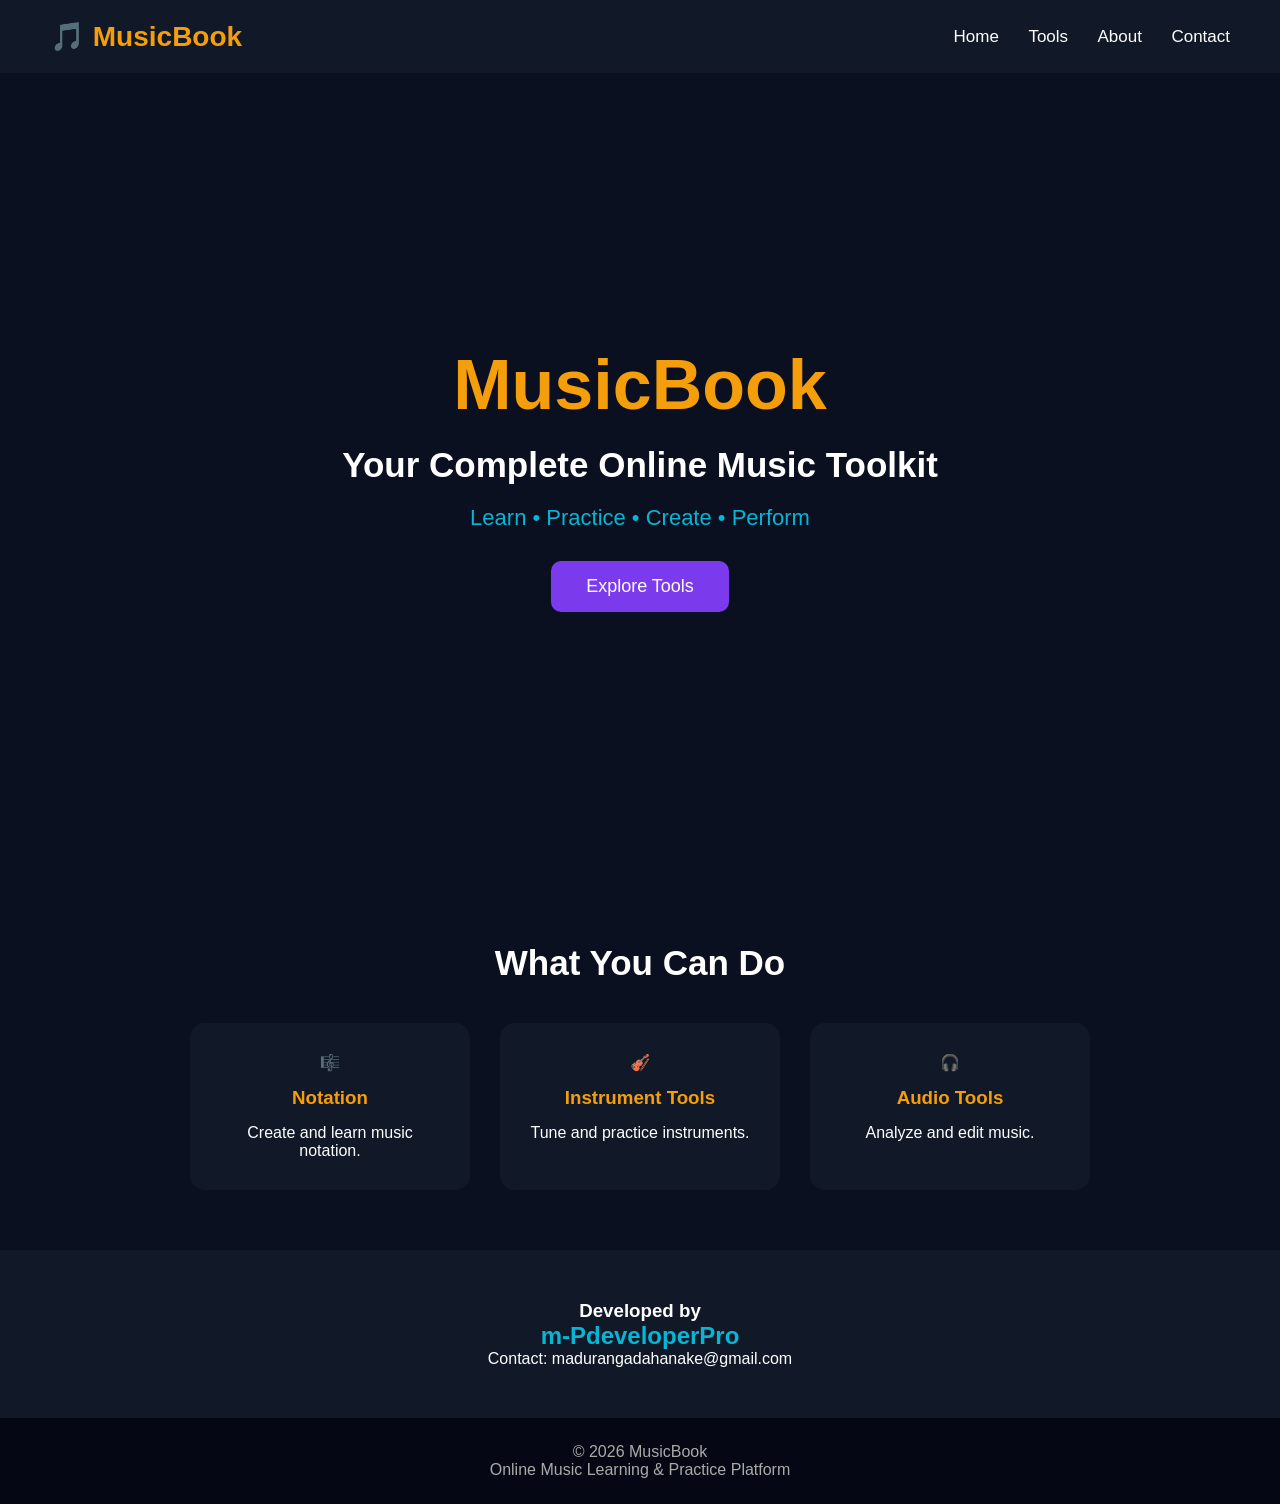
==== index.html @ d340926f "v0" ====
<!DOCTYPE html>
<html lang="en">

<head>

    <meta charset="UTF-8">
    <meta name="viewport" content="width=device-width, initial-scale=1.0">

    <title>MusicBook | Online Music Toolkit</title>

    <link rel="stylesheet" href="css/style.css">
    <link rel="stylesheet" href="css/animation.css">

</head>


<body>


<!-- Navigation Bar -->

<header class="navbar">

    <div class="logo">

        🎵 MusicBook

    </div>


    <nav>

        <a href="index.html">Home</a>

        <a href="pages/tools.html">Tools</a>

        <a href="pages/about.html">About</a>

        <a href="pages/contact.html">Contact</a>

    </nav>


</header>




<!-- Hero Section -->

<section class="hero">


    <div class="hero-content">


        <h1>
            MusicBook
        </h1>


        <h2>
            Your Complete Online Music Toolkit
        </h2>



        <p>

            Learn • Practice • Create • Perform

        </p>



        <button onclick="openTools()">

            Explore Tools

        </button>


    </div>



</section>





<!-- Features Section -->

<section class="features">


<h2>
    What You Can Do
</h2>



<div class="feature-container">


<div class="feature-card">

🎼

<h3>
Notation
</h3>

<p>
Create and learn music notation.
</p>

</div>




<div class="feature-card">

🎻

<h3>
Instrument Tools
</h3>

<p>
Tune and practice instruments.
</p>

</div>




<div class="feature-card">

🎧

<h3>
Audio Tools
</h3>

<p>
Analyze and edit music.
</p>

</div>


</div>


</section>






<!-- Developer Section -->

<section class="developer">


<h3>
Developed by
</h3>


<h2>
m-PdeveloperPro
</h2>


<p>
Contact:
madurangadahanake@gmail.com
</p>


</section>





<!-- Footer -->

<footer>


<p>
© 2026 MusicBook
</p>


<p>
Online Music Learning & Practice Platform
</p>


</footer>





<script src="js/main.js"></script>


</body>


</html>
---- css/style.css ----
/* 
MusicBook v1.0.0
Main Website Style
*/


*{

    margin:0;
    padding:0;
    box-sizing:border-box;

}



body{

    background:#0B1020;

    color:white;

    font-family:Arial, Helvetica, sans-serif;

}



/* Navigation */


.navbar{

    width:100%;

    padding:20px 50px;

    display:flex;

    justify-content:space-between;

    align-items:center;

    background:#111827;

}



.logo{

    font-size:28px;

    font-weight:bold;

    color:#F59E0B;

}



nav a{

    color:white;

    text-decoration:none;

    margin-left:25px;

    font-size:17px;

}



nav a:hover{

    color:#06B6D4;

}





/* Hero Section */


.hero{

    min-height:90vh;

    display:flex;

    justify-content:center;

    align-items:center;

    text-align:center;

    background:

    linear-gradient(
    rgba(11,16,32,0.8),
    rgba(11,16,32,0.9)
    );

}




.hero h1{

    font-size:70px;

    color:#F59E0B;

}



.hero h2{

    font-size:35px;

    margin:20px;

}



.hero p{

    font-size:22px;

    color:#06B6D4;

    margin-bottom:30px;

}




button{

    padding:15px 35px;

    background:#7C3AED;

    color:white;

    border:none;

    border-radius:10px;

    font-size:18px;

    cursor:pointer;

}



button:hover{

    background:#06B6D4;

}




/* Features */


.features{

    padding:60px 20px;

    text-align:center;

}



.features h2{

    font-size:35px;

    margin-bottom:40px;

}




.feature-container{

    display:flex;

    justify-content:center;

    gap:30px;

    flex-wrap:wrap;

}




.feature-card{

    background:#111827;

    width:280px;

    padding:30px;

    border-radius:15px;

    transition:0.3s;

}



.feature-card:hover{

    transform:translateY(-10px);

    box-shadow:0 0 20px #7C3AED;

}



.feature-card h3{

    margin:15px;

    color:#F59E0B;

}




/* Developer */


.developer{

    text-align:center;

    padding:50px;

    background:#111827;

}



.developer h2{

    color:#06B6D4;

}





/* Footer */


footer{

    text-align:center;

    padding:25px;

    background:#050814;

    color:#aaa;

}





/* Mobile Responsive */


@media(max-width:768px){


.navbar{

    flex-direction:column;

}


nav{

    margin-top:20px;

}


.hero h1{

    font-size:45px;

}



.hero h2{

    font-size:25px;

}


}
---- css/animation.css ----
/*
MusicBook v1.0.0
Animation Effects
*/


.hero-content{

    animation:fadeIn 2s ease;

}



.feature-card{

    animation:slideUp 1s ease;

}





@keyframes fadeIn{


from{

opacity:0;

transform:translateY(30px);

}


to{

opacity:1;

transform:translateY(0);

}


}





@keyframes slideUp{


from{

opacity:0;

transform:translateY(50px);

}


to{

opacity:1;

transform:translateY(0);

}


}
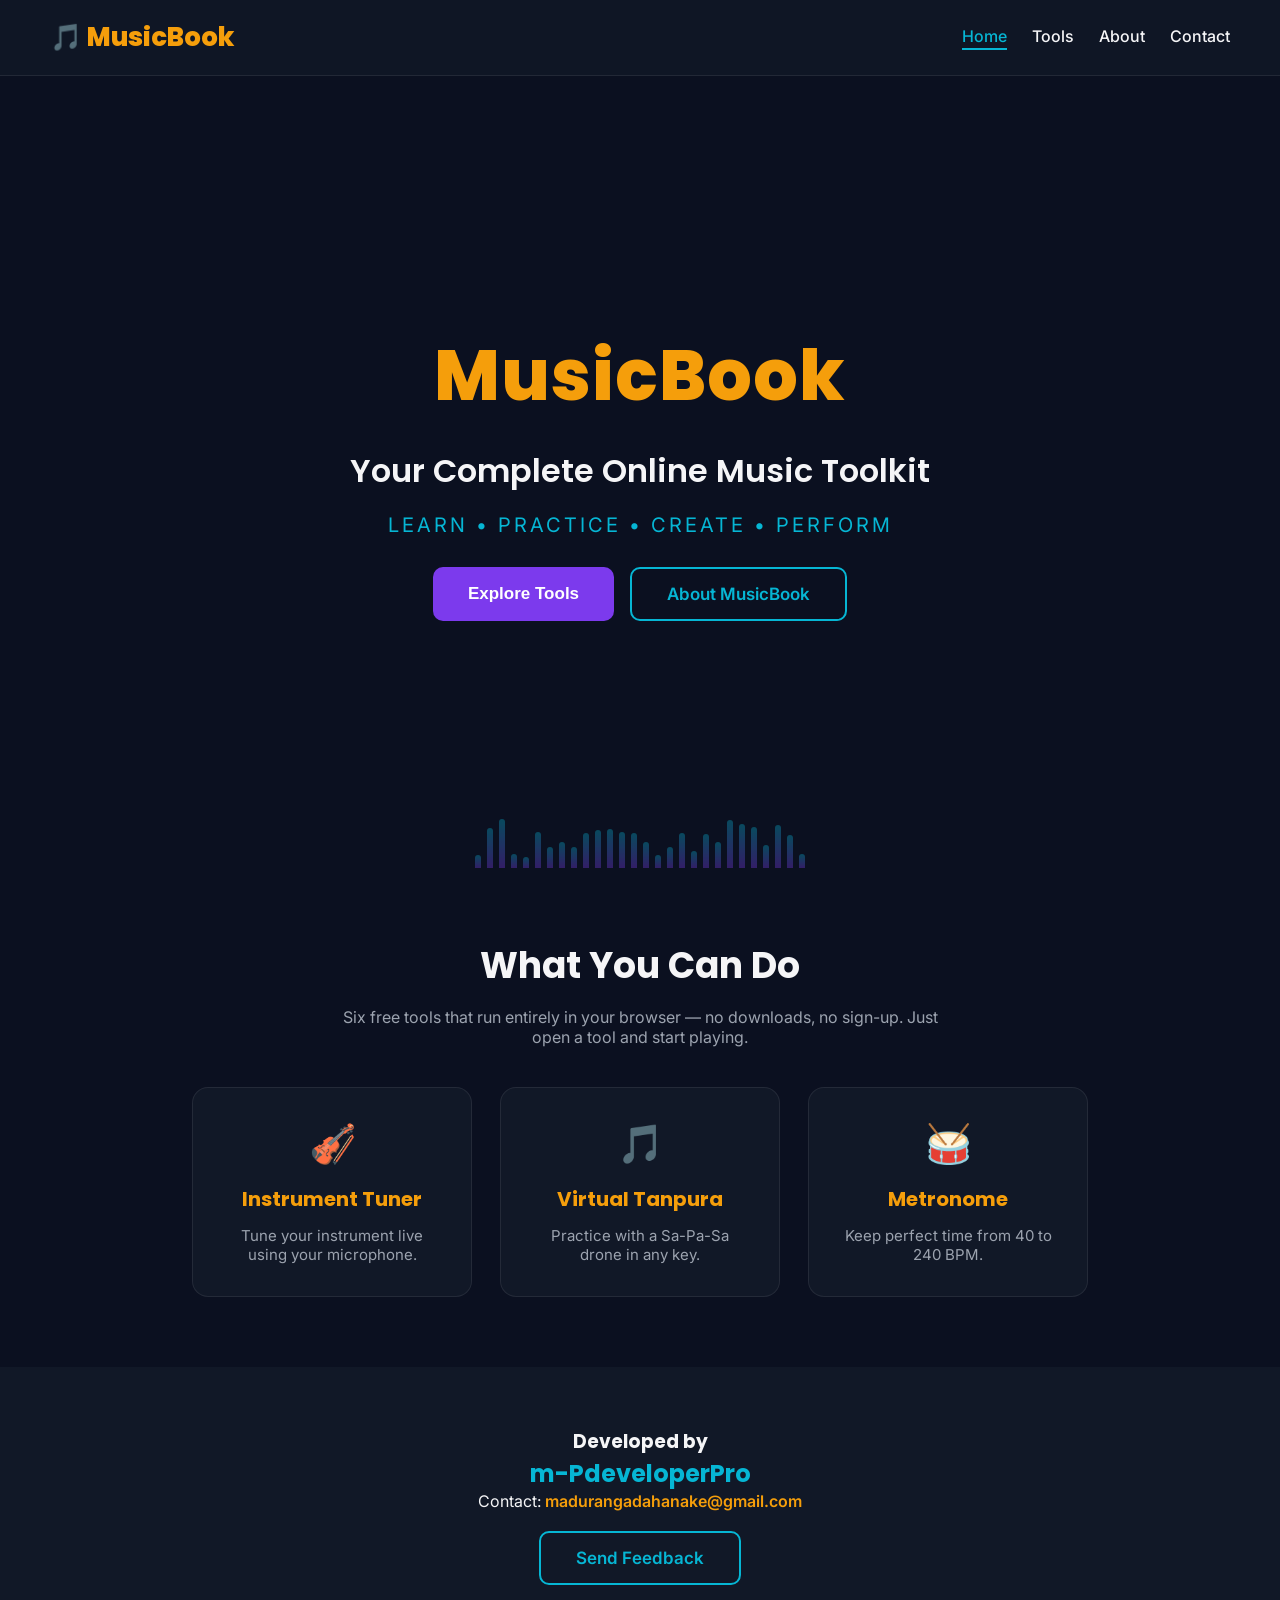
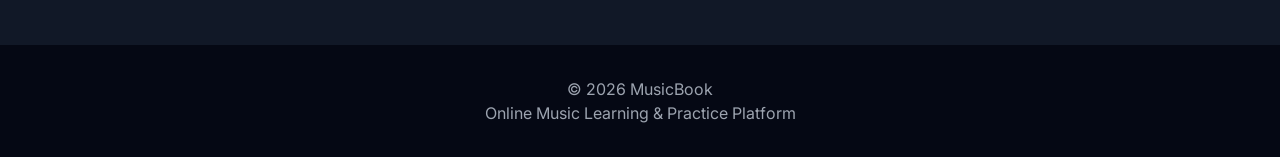
==== commit 63a1cea4: "v0.1" ====
--- a/index.html
+++ b/index.html
@@ -1,220 +1,241 @@
-<!DOCTYPE html>
-<html lang="en">
-
-<head>
-
-    <meta charset="UTF-8">
-    <meta name="viewport" content="width=device-width, initial-scale=1.0">
-
-    <title>MusicBook | Online Music Toolkit</title>
-
-    <link rel="stylesheet" href="css/style.css">
-    <link rel="stylesheet" href="css/animation.css">
-
-</head>
-
-
-<body>
-
-
-<!-- Navigation Bar -->
-
-<header class="navbar">
-
-    <div class="logo">
-
-        🎵 MusicBook
-
-    </div>
-
-
-    <nav>
-
-        <a href="index.html">Home</a>
-
-        <a href="pages/tools.html">Tools</a>
-
-        <a href="pages/about.html">About</a>
-
-        <a href="pages/contact.html">Contact</a>
-
-    </nav>
-
-
-</header>
-
-
-
-
-<!-- Hero Section -->
-
-<section class="hero">
-
-
-    <div class="hero-content">
-
-
-        <h1>
-            MusicBook
-        </h1>
-
-
-        <h2>
-            Your Complete Online Music Toolkit
-        </h2>
-
-
-
-        <p>
-
-            Learn • Practice • Create • Perform
-
-        </p>
-
-
-
-        <button onclick="openTools()">
-
-            Explore Tools
-
-        </button>
-
-
-    </div>
-
-
-
-</section>
-
-
-
-
-
-<!-- Features Section -->
-
-<section class="features">
-
-
-<h2>
-    What You Can Do
-</h2>
-
-
-
-<div class="feature-container">
-
-
-<div class="feature-card">
-
-🎼
-
-<h3>
-Notation
-</h3>
-
-<p>
-Create and learn music notation.
-</p>
-
-</div>
-
-
-
-
-<div class="feature-card">
-
-🎻
-
-<h3>
-Instrument Tools
-</h3>
-
-<p>
-Tune and practice instruments.
-</p>
-
-</div>
-
-
-
-
-<div class="feature-card">
-
-🎧
-
-<h3>
-Audio Tools
-</h3>
-
-<p>
-Analyze and edit music.
-</p>
-
-</div>
-
-
-</div>
-
-
-</section>
-
-
-
-
-
-
-<!-- Developer Section -->
-
-<section class="developer">
-
-
-<h3>
-Developed by
-</h3>
-
-
-<h2>
-m-PdeveloperPro
-</h2>
-
-
-<p>
-Contact:
-madurangadahanake@gmail.com
-</p>
-
-
-</section>
-
-
-
-
-
-<!-- Footer -->
-
-<footer>
-
-
-<p>
-© 2026 MusicBook
-</p>
-
-
-<p>
-Online Music Learning & Practice Platform
-</p>
-
-
-</footer>
-
-
-
-
-
-<script src="js/main.js"></script>
-
-
-</body>
-
-
-</html>+<!DOCTYPE html>
+<html lang="en">
+
+<head>
+
+    <meta charset="UTF-8">
+    <meta name="viewport" content="width=device-width, initial-scale=1.0">
+    <meta name="description" content="MusicBook is a free online music toolkit — tuner, metronome, tanpura, tabla, chord dictionary and BPM finder.">
+
+    <title>MusicBook | Online Music Toolkit</title>
+
+    <link rel="stylesheet" href="css/style.css">
+    <link rel="stylesheet" href="css/animation.css">
+
+</head>
+
+
+<body data-root="">
+
+<a class="skip-link" href="#main">Skip to content</a>
+
+<!-- Navigation Bar -->
+
+<header class="navbar">
+
+    <div class="logo">
+
+        🎵 MusicBook
+
+    </div>
+
+    <button class="nav-toggle" aria-label="Toggle navigation">☰</button>
+
+    <nav>
+
+        <a href="index.html">Home</a>
+
+        <a href="pages/tools.html">Tools</a>
+
+        <a href="pages/about.html">About</a>
+
+        <a href="pages/contact.html">Contact</a>
+
+    </nav>
+
+
+</header>
+
+
+
+<main id="main">
+
+<!-- Hero Section -->
+
+<section class="hero">
+
+    <div class="eq-bars"></div>
+
+    <div class="hero-content">
+
+
+        <h1>
+            MusicBook
+        </h1>
+
+
+        <h2>
+            Your Complete Online Music Toolkit
+        </h2>
+
+
+
+        <p>
+
+            Learn • Practice • Create • Perform
+
+        </p>
+
+
+        <div class="btn-row">
+
+            <button onclick="openTools()">
+
+                Explore Tools
+
+            </button>
+
+            <a class="btn btn-outline" href="pages/about.html">About MusicBook</a>
+
+        </div>
+
+
+    </div>
+
+
+
+</section>
+
+
+
+
+<!-- Features Section -->
+
+<section class="features">
+
+
+<h2>
+    What You Can Do
+</h2>
+
+<p class="section-subtitle">
+    Six free tools that run entirely in your browser — no downloads, no
+    sign-up. Just open a tool and start playing.
+</p>
+
+
+
+<div class="feature-container">
+
+
+<a class="feature-card" href="tools/tuner.html">
+
+<div class="emoji">🎻</div>
+
+<h3>
+Instrument Tuner
+</h3>
+
+<p>
+Tune your instrument live using your microphone.
+</p>
+
+</a>
+
+
+
+
+<a class="feature-card" href="tools/tanpura.html">
+
+<div class="emoji">🎵</div>
+
+<h3>
+Virtual Tanpura
+</h3>
+
+<p>
+Practice with a Sa-Pa-Sa drone in any key.
+</p>
+
+</a>
+
+
+
+
+<a class="feature-card" href="tools/metronome.html">
+
+<div class="emoji">🥁</div>
+
+<h3>
+Metronome
+</h3>
+
+<p>
+Keep perfect time from 40 to 240 BPM.
+</p>
+
+</a>
+
+
+</div>
+
+
+</section>
+
+
+
+
+
+
+<!-- Developer Section -->
+
+<section class="developer">
+
+
+<h3>
+Developed by
+</h3>
+
+
+<h2>
+m-PdeveloperPro
+</h2>
+
+
+<p>
+Contact: <span class="contact-email">madurangadahanake@gmail.com</span>
+</p>
+
+
+<div class="btn-row">
+
+<a class="btn btn-outline" href="pages/contact.html">Send Feedback</a>
+
+</div>
+
+
+</section>
+
+
+</main>
+
+
+
+<!-- Footer -->
+
+<footer>
+
+
+<p>
+© 2026 MusicBook
+</p>
+
+
+<p>
+Online Music Learning & Practice Platform
+</p>
+
+
+</footer>
+
+
+
+
+
+<script src="js/main.js"></script>
+
+
+</body>
+
+
+</html>
--- a/css/style.css
+++ b/css/style.css
@@ -1,330 +1,1169 @@
-/* 
-MusicBook v1.0.0
-Main Website Style
-*/
-
-
-*{
-
-    margin:0;
-    padding:0;
-    box-sizing:border-box;
-
-}
-
-
-
-body{
-
-    background:#0B1020;
-
-    color:white;
-
-    font-family:Arial, Helvetica, sans-serif;
-
-}
-
-
-
-/* Navigation */
-
-
-.navbar{
-
-    width:100%;
-
-    padding:20px 50px;
-
-    display:flex;
-
-    justify-content:space-between;
-
-    align-items:center;
-
-    background:#111827;
-
-}
-
-
-
-.logo{
-
-    font-size:28px;
-
-    font-weight:bold;
-
-    color:#F59E0B;
-
-}
-
-
-
-nav a{
-
-    color:white;
-
-    text-decoration:none;
-
-    margin-left:25px;
-
-    font-size:17px;
-
-}
-
-
-
-nav a:hover{
-
-    color:#06B6D4;
-
-}
-
-
-
-
-
-/* Hero Section */
-
-
-.hero{
-
-    min-height:90vh;
-
-    display:flex;
-
-    justify-content:center;
-
-    align-items:center;
-
-    text-align:center;
-
-    background:
-
-    linear-gradient(
-    rgba(11,16,32,0.8),
-    rgba(11,16,32,0.9)
-    );
-
-}
-
-
-
-
-.hero h1{
-
-    font-size:70px;
-
-    color:#F59E0B;
-
-}
-
-
-
-.hero h2{
-
-    font-size:35px;
-
-    margin:20px;
-
-}
-
-
-
-.hero p{
-
-    font-size:22px;
-
-    color:#06B6D4;
-
-    margin-bottom:30px;
-
-}
-
-
-
-
-button{
-
-    padding:15px 35px;
-
-    background:#7C3AED;
-
-    color:white;
-
-    border:none;
-
-    border-radius:10px;
-
-    font-size:18px;
-
-    cursor:pointer;
-
-}
-
-
-
-button:hover{
-
-    background:#06B6D4;
-
-}
-
-
-
-
-/* Features */
-
-
-.features{
-
-    padding:60px 20px;
-
-    text-align:center;
-
-}
-
-
-
-.features h2{
-
-    font-size:35px;
-
-    margin-bottom:40px;
-
-}
-
-
-
-
-.feature-container{
-
-    display:flex;
-
-    justify-content:center;
-
-    gap:30px;
-
-    flex-wrap:wrap;
-
-}
-
-
-
-
-.feature-card{
-
-    background:#111827;
-
-    width:280px;
-
-    padding:30px;
-
-    border-radius:15px;
-
-    transition:0.3s;
-
-}
-
-
-
-.feature-card:hover{
-
-    transform:translateY(-10px);
-
-    box-shadow:0 0 20px #7C3AED;
-
-}
-
-
-
-.feature-card h3{
-
-    margin:15px;
-
-    color:#F59E0B;
-
-}
-
-
-
-
-/* Developer */
-
-
-.developer{
-
-    text-align:center;
-
-    padding:50px;
-
-    background:#111827;
-
-}
-
-
-
-.developer h2{
-
-    color:#06B6D4;
-
-}
-
-
-
-
-
-/* Footer */
-
-
-footer{
-
-    text-align:center;
-
-    padding:25px;
-
-    background:#050814;
-
-    color:#aaa;
-
-}
-
-
-
-
-
-/* Mobile Responsive */
-
-
-@media(max-width:768px){
-
-
-.navbar{
-
-    flex-direction:column;
-
-}
-
-
-nav{
-
-    margin-top:20px;
-
-}
-
-
-.hero h1{
-
-    font-size:45px;
-
-}
-
-
-
-.hero h2{
-
-    font-size:25px;
-
-}
-
-
-}+/*
+MusicBook v1.1.0
+Main Website Style
+*/
+
+@import url('https://fonts.googleapis.com/css2?family=Poppins:wght@600;700;800&family=Inter:wght@400;500;600&display=swap');
+
+:root{
+
+    --bg:#0B1020;
+    --panel:#111827;
+    --panel-2:#161f36;
+    --primary:#7C3AED;
+    --secondary:#06B6D4;
+    --gold:#F59E0B;
+    --text:#F5F5F7;
+    --muted:#9CA3AF;
+    --border:rgba(255,255,255,0.08);
+
+}
+
+
+*{
+
+    margin:0;
+    padding:0;
+    box-sizing:border-box;
+
+}
+
+
+
+html{
+
+    scroll-behavior:smooth;
+
+}
+
+
+
+body{
+
+    background:var(--bg);
+
+    color:var(--text);
+
+    font-family:'Inter', Arial, Helvetica, sans-serif;
+
+    overflow-x:hidden;
+
+}
+
+
+
+h1,h2,h3{
+
+    font-family:'Poppins', Arial, Helvetica, sans-serif;
+
+}
+
+
+
+a{
+
+    color:inherit;
+
+}
+
+
+
+/* Skip link for accessibility */
+
+.skip-link{
+
+    position:absolute;
+    left:-999px;
+    top:auto;
+    background:var(--primary);
+    color:white;
+    padding:10px 16px;
+    border-radius:8px;
+    z-index:1000;
+
+}
+
+
+.skip-link:focus{
+
+    left:16px;
+    top:16px;
+
+}
+
+
+
+:focus-visible{
+
+    outline:2px solid var(--secondary);
+    outline-offset:3px;
+
+}
+
+
+
+/* Navigation */
+
+
+.navbar{
+
+    width:100%;
+
+    padding:18px 50px;
+
+    display:flex;
+
+    justify-content:space-between;
+
+    align-items:center;
+
+    background:rgba(17,24,39,0.85);
+
+    backdrop-filter:blur(10px);
+
+    position:sticky;
+
+    top:0;
+
+    z-index:100;
+
+    border-bottom:1px solid var(--border);
+
+}
+
+
+
+.logo{
+
+    font-size:26px;
+
+    font-weight:800;
+
+    color:var(--gold);
+
+    font-family:'Poppins', sans-serif;
+
+    display:flex;
+
+    align-items:center;
+
+    gap:8px;
+
+}
+
+
+
+nav{
+
+    display:flex;
+
+    align-items:center;
+
+    flex-wrap:wrap;
+
+}
+
+
+
+nav a{
+
+    color:var(--text);
+
+    text-decoration:none;
+
+    margin-left:25px;
+
+    font-size:16px;
+
+    font-weight:500;
+
+    position:relative;
+
+    padding-bottom:4px;
+
+    transition:color 0.25s ease;
+
+}
+
+
+
+nav a::after{
+
+    content:"";
+
+    position:absolute;
+
+    left:0;
+
+    bottom:0;
+
+    width:0%;
+
+    height:2px;
+
+    background:var(--secondary);
+
+    transition:width 0.25s ease;
+
+}
+
+
+
+nav a:hover{
+
+    color:var(--secondary);
+
+}
+
+
+nav a:hover::after,
+nav a.active::after{
+
+    width:100%;
+
+}
+
+
+nav a.active{
+
+    color:var(--secondary);
+
+}
+
+
+
+.nav-toggle{
+
+    display:none;
+
+    background:none;
+
+    border:none;
+
+    color:var(--text);
+
+    font-size:26px;
+
+    cursor:pointer;
+
+}
+
+
+
+
+/* Hero Section */
+
+
+.hero{
+
+    min-height:88vh;
+
+    display:flex;
+
+    justify-content:center;
+
+    align-items:center;
+
+    text-align:center;
+
+    position:relative;
+
+    background:
+
+    linear-gradient(
+    rgba(11,16,32,0.85),
+    rgba(11,16,32,0.95)
+    );
+
+    overflow:hidden;
+
+}
+
+
+.hero-content{
+
+    position:relative;
+
+    z-index:2;
+
+    padding:20px;
+
+}
+
+
+
+.hero h1{
+
+    font-size:70px;
+
+    font-weight:800;
+
+    color:var(--gold);
+
+    letter-spacing:1px;
+
+}
+
+
+
+.hero h2{
+
+    font-size:32px;
+
+    margin:18px auto;
+
+    max-width:700px;
+
+    font-weight:600;
+
+    color:var(--text);
+
+}
+
+
+
+.hero p{
+
+    font-size:20px;
+
+    color:var(--secondary);
+
+    margin-bottom:30px;
+
+    letter-spacing:3px;
+
+    text-transform:uppercase;
+
+}
+
+
+
+/* Equalizer signature behind hero */
+
+.eq-bars{
+
+    position:absolute;
+
+    left:0; right:0; bottom:0;
+
+    display:flex;
+
+    justify-content:center;
+
+    align-items:flex-end;
+
+    gap:6px;
+
+    height:160px;
+
+    z-index:1;
+
+    opacity:0.35;
+
+    pointer-events:none;
+
+}
+
+
+.eq-bars span{
+
+    width:6px;
+
+    background:linear-gradient(180deg, var(--secondary), var(--primary));
+
+    border-radius:4px 4px 0 0;
+
+    animation:eqMove 1.4s ease-in-out infinite;
+
+}
+
+
+
+@keyframes eqMove{
+
+    0%,100%{ height:12px; }
+    50%{ height:110px; }
+
+}
+
+
+
+
+button, .btn{
+
+    padding:15px 35px;
+
+    background:var(--primary);
+
+    color:white;
+
+    border:none;
+
+    border-radius:10px;
+
+    font-size:17px;
+
+    font-weight:600;
+
+    cursor:pointer;
+
+    transition:0.25s ease;
+
+    display:inline-block;
+
+    text-decoration:none;
+
+}
+
+
+
+button:hover, .btn:hover{
+
+    background:var(--secondary);
+
+    transform:translateY(-2px);
+
+}
+
+
+button:active, .btn:active{
+
+    transform:translateY(0);
+
+}
+
+
+button:disabled{
+
+    opacity:0.5;
+
+    cursor:not-allowed;
+
+    transform:none;
+
+}
+
+
+.btn-outline{
+
+    background:transparent;
+
+    border:2px solid var(--secondary);
+
+    color:var(--secondary);
+
+}
+
+
+.btn-outline:hover{
+
+    background:var(--secondary);
+
+    color:var(--bg);
+
+}
+
+
+.btn-row{
+
+    display:flex;
+
+    gap:16px;
+
+    justify-content:center;
+
+    flex-wrap:wrap;
+
+    margin-top:20px;
+
+}
+
+
+
+
+/* Features */
+
+
+.features{
+
+    padding:70px 20px;
+
+    text-align:center;
+
+}
+
+
+
+.features h1, .features h2{
+
+    font-size:36px;
+
+    margin-bottom:14px;
+
+}
+
+
+.section-subtitle{
+
+    color:var(--muted);
+
+    max-width:600px;
+
+    margin:0 auto 40px auto;
+
+    font-size:16px;
+
+}
+
+
+
+
+.feature-container{
+
+    display:flex;
+
+    justify-content:center;
+
+    gap:28px;
+
+    flex-wrap:wrap;
+
+    max-width:1200px;
+
+    margin:0 auto;
+
+}
+
+
+
+
+.feature-card{
+
+    background:var(--panel);
+
+    width:280px;
+
+    padding:32px 28px;
+
+    border-radius:16px;
+
+    transition:0.3s ease;
+
+    border:1px solid var(--border);
+
+    text-align:center;
+
+    text-decoration:none;
+
+    color:var(--text);
+
+    display:flex;
+
+    flex-direction:column;
+
+    align-items:center;
+
+    gap:6px;
+
+}
+
+
+.feature-card .emoji{
+
+    font-size:38px;
+
+    margin-bottom:6px;
+
+}
+
+
+
+.feature-card:hover{
+
+    transform:translateY(-8px);
+
+    box-shadow:0 10px 30px rgba(124,58,237,0.35);
+
+    border-color:var(--primary);
+
+}
+
+
+
+.feature-card h3{
+
+    margin:6px 0;
+
+    color:var(--gold);
+
+    font-size:20px;
+
+}
+
+
+.feature-card p{
+
+    color:var(--muted);
+
+    font-size:15px;
+
+}
+
+
+.feature-card .tag{
+
+    margin-top:10px;
+
+    font-size:12px;
+
+    letter-spacing:1px;
+
+    text-transform:uppercase;
+
+    color:var(--secondary);
+
+    border:1px solid var(--secondary);
+
+    padding:4px 10px;
+
+    border-radius:20px;
+
+}
+
+
+
+/* Generic tool page shell */
+
+
+.tool-hero{
+
+    padding:50px 20px 10px 20px;
+
+    text-align:center;
+
+}
+
+
+.tool-hero h1{
+
+    font-size:40px;
+
+    color:var(--gold);
+
+}
+
+
+.tool-hero p{
+
+    color:var(--muted);
+
+    max-width:600px;
+
+    margin:12px auto 0 auto;
+
+}
+
+
+
+.tool-card{
+
+    background:var(--panel);
+
+    max-width:560px;
+
+    margin:30px auto;
+
+    padding:40px;
+
+    border-radius:20px;
+
+    border:1px solid var(--border);
+
+    text-align:center;
+
+}
+
+
+.tool-card h2, .tool-card #bpmValue{
+
+    font-size:48px;
+
+    color:var(--secondary);
+
+    margin-bottom:20px;
+
+    font-family:'Poppins', sans-serif;
+
+}
+
+
+
+input[type="range"]{
+
+    width:100%;
+
+    accent-color:var(--primary);
+
+    height:6px;
+
+    margin:14px 0;
+
+}
+
+
+select, input[type="text"], input[type="email"], textarea{
+
+    width:100%;
+
+    padding:12px 14px;
+
+    border-radius:10px;
+
+    border:1px solid var(--border);
+
+    background:var(--panel-2);
+
+    color:var(--text);
+
+    font-size:15px;
+
+    font-family:'Inter', sans-serif;
+
+}
+
+
+select:focus, input:focus, textarea:focus{
+
+    border-color:var(--secondary);
+
+}
+
+
+label{
+
+    display:block;
+
+    text-align:left;
+
+    margin:14px 0 6px 0;
+
+    color:var(--muted);
+
+    font-size:14px;
+
+}
+
+
+.back-link{
+
+    display:inline-block;
+
+    margin:20px;
+
+    color:var(--secondary);
+
+    text-decoration:none;
+
+    font-weight:500;
+
+}
+
+
+.back-link:hover{
+
+    text-decoration:underline;
+
+}
+
+
+.status-pill{
+
+    display:inline-block;
+
+    margin-top:16px;
+
+    padding:6px 14px;
+
+    border-radius:20px;
+
+    font-size:13px;
+
+    background:rgba(6,182,212,0.15);
+
+    color:var(--secondary);
+
+    border:1px solid var(--secondary);
+
+}
+
+
+.status-pill.off{
+
+    background:rgba(156,163,175,0.1);
+
+    color:var(--muted);
+
+    border-color:var(--muted);
+
+}
+
+
+/* Taal pads (Tabla) */
+
+.pad-grid{
+
+    display:grid;
+
+    grid-template-columns:repeat(4,1fr);
+
+    gap:10px;
+
+    margin-top:20px;
+
+}
+
+
+.pad{
+
+    aspect-ratio:1;
+
+    border-radius:12px;
+
+    background:var(--panel-2);
+
+    border:1px solid var(--border);
+
+    display:flex;
+
+    align-items:center;
+
+    justify-content:center;
+
+    font-size:14px;
+
+    font-weight:600;
+
+    color:var(--muted);
+
+    transition:0.15s ease;
+
+}
+
+
+.pad.active{
+
+    background:var(--primary);
+
+    color:white;
+
+    transform:scale(1.05);
+
+}
+
+
+.pad.sam{
+
+    border-color:var(--gold);
+
+}
+
+
+/* Chord dictionary */
+
+
+.chord-grid{
+
+    display:grid;
+
+    grid-template-columns:repeat(auto-fill, minmax(160px,1fr));
+
+    gap:18px;
+
+    max-width:900px;
+
+    margin:30px auto;
+
+    padding:0 20px;
+
+}
+
+
+.chord-item{
+
+    background:var(--panel);
+
+    border:1px solid var(--border);
+
+    border-radius:14px;
+
+    padding:18px;
+
+    text-align:center;
+
+}
+
+
+.chord-item h3{
+
+    color:var(--gold);
+
+    margin-bottom:10px;
+
+}
+
+
+.chord-diagram{
+
+    background:var(--panel-2);
+
+    border-radius:8px;
+
+    padding:6px;
+
+}
+
+
+.chord-item p{
+
+    color:var(--muted);
+
+    font-size:13px;
+
+    margin-top:8px;
+
+}
+
+
+
+/* Tuner */
+
+
+.tuner-meter{
+
+    width:100%;
+
+    max-width:340px;
+
+    margin:20px auto;
+
+}
+
+
+.needle-wrap{
+
+    position:relative;
+
+    height:120px;
+
+}
+
+
+#tunerNote{
+
+    font-size:64px;
+
+    color:var(--gold);
+
+    font-family:'Poppins', sans-serif;
+
+}
+
+
+#tunerFreq{
+
+    color:var(--muted);
+
+    margin-bottom:10px;
+
+}
+
+
+
+/* Contact form */
+
+
+.contact-form{
+
+    max-width:520px;
+
+    margin:20px auto 0 auto;
+
+    text-align:left;
+
+}
+
+
+.form-success{
+
+    display:none;
+
+    background:rgba(6,182,212,0.12);
+
+    border:1px solid var(--secondary);
+
+    color:var(--secondary);
+
+    padding:14px;
+
+    border-radius:10px;
+
+    margin-top:16px;
+
+}
+
+
+.form-success.show{
+
+    display:block;
+
+}
+
+
+
+/* Developer */
+
+
+.developer{
+
+    text-align:center;
+
+    padding:60px 20px;
+
+    background:var(--panel);
+
+}
+
+
+
+.developer h2{
+
+    color:var(--secondary);
+
+}
+
+
+
+.developer .contact-email{
+
+    color:var(--gold);
+
+    font-weight:600;
+
+}
+
+
+
+/* Footer */
+
+
+footer{
+
+    text-align:center;
+
+    padding:30px 20px;
+
+    background:#050814;
+
+    color:var(--muted);
+
+}
+
+
+footer p{
+
+    margin:4px 0;
+
+}
+
+
+
+/* Mobile Responsive */
+
+
+@media(max-width:768px){
+
+
+.navbar{
+
+    flex-wrap:wrap;
+
+}
+
+
+.nav-toggle{
+
+    display:block;
+
+}
+
+
+nav{
+
+    width:100%;
+
+    max-height:0;
+
+    overflow:hidden;
+
+    flex-direction:column;
+
+    align-items:flex-start;
+
+    transition:max-height 0.3s ease;
+
+}
+
+
+nav.open{
+
+    max-height:300px;
+
+    margin-top:14px;
+
+}
+
+
+nav a{
+
+    margin:10px 0;
+
+}
+
+
+.hero h1{
+
+    font-size:42px;
+
+}
+
+
+
+.hero h2{
+
+    font-size:24px;
+
+}
+
+
+.hero p{
+
+    font-size:15px;
+
+}
+
+
+.tool-card{
+
+    padding:26px 18px;
+
+}
+
+
+.pad-grid{
+
+    grid-template-columns:repeat(3,1fr);
+
+}
+
+
+}
--- a/css/animation.css
+++ b/css/animation.css
@@ -1,73 +1,148 @@
-/*
-MusicBook v1.0.0
-Animation Effects
-*/
-
-
-.hero-content{
-
-    animation:fadeIn 2s ease;
-
-}
-
-
-
-.feature-card{
-
-    animation:slideUp 1s ease;
-
-}
-
-
-
-
-
-@keyframes fadeIn{
-
-
-from{
-
-opacity:0;
-
-transform:translateY(30px);
-
-}
-
-
-to{
-
-opacity:1;
-
-transform:translateY(0);
-
-}
-
-
-}
-
-
-
-
-
-@keyframes slideUp{
-
-
-from{
-
-opacity:0;
-
-transform:translateY(50px);
-
-}
-
-
-to{
-
-opacity:1;
-
-transform:translateY(0);
-
-}
-
-
-}+/*
+MusicBook v1.1.0
+Animation Effects
+*/
+
+
+@media (prefers-reduced-motion: reduce){
+
+    *{
+
+        animation-duration:0.001ms !important;
+        animation-iteration-count:1 !important;
+        transition-duration:0.001ms !important;
+        scroll-behavior:auto !important;
+
+    }
+
+}
+
+
+
+.hero-content{
+
+    animation:fadeIn 1.4s ease;
+
+}
+
+
+
+.feature-card{
+
+    animation:slideUp 0.8s ease both;
+
+}
+
+
+.feature-container .feature-card:nth-child(1){ animation-delay:0.05s; }
+.feature-container .feature-card:nth-child(2){ animation-delay:0.15s; }
+.feature-container .feature-card:nth-child(3){ animation-delay:0.25s; }
+.feature-container .feature-card:nth-child(4){ animation-delay:0.35s; }
+.feature-container .feature-card:nth-child(5){ animation-delay:0.45s; }
+.feature-container .feature-card:nth-child(6){ animation-delay:0.55s; }
+.feature-container .feature-card:nth-child(7){ animation-delay:0.65s; }
+
+
+
+.tool-hero, .tool-card, .developer, .contact-form{
+
+    animation:fadeIn 0.9s ease both;
+
+}
+
+
+.pad{
+
+    animation:fadeIn 0.6s ease both;
+
+}
+
+
+
+@keyframes fadeIn{
+
+
+from{
+
+opacity:0;
+
+transform:translateY(30px);
+
+}
+
+
+to{
+
+opacity:1;
+
+transform:translateY(0);
+
+}
+
+
+}
+
+
+
+
+
+@keyframes slideUp{
+
+
+from{
+
+opacity:0;
+
+transform:translateY(50px);
+
+}
+
+
+to{
+
+opacity:1;
+
+transform:translateY(0);
+
+}
+
+
+}
+
+
+@keyframes pulseGlow{
+
+    0%,100%{ box-shadow:0 0 0 rgba(124,58,237,0); }
+    50%{ box-shadow:0 0 24px rgba(124,58,237,0.55); }
+
+}
+
+
+.pulsing{
+
+    animation:pulseGlow 1.2s ease-in-out infinite;
+
+}
+
+
+@keyframes spinSlow{
+
+    from{ transform:rotate(0deg); }
+    to{ transform:rotate(360deg); }
+
+}
+
+
+.spin-slow{
+
+    animation:spinSlow 6s linear infinite;
+
+}
+
+
+@keyframes needleSwing{
+
+    from{ transform:rotate(-6deg); }
+    to{ transform:rotate(6deg); }
+
+}
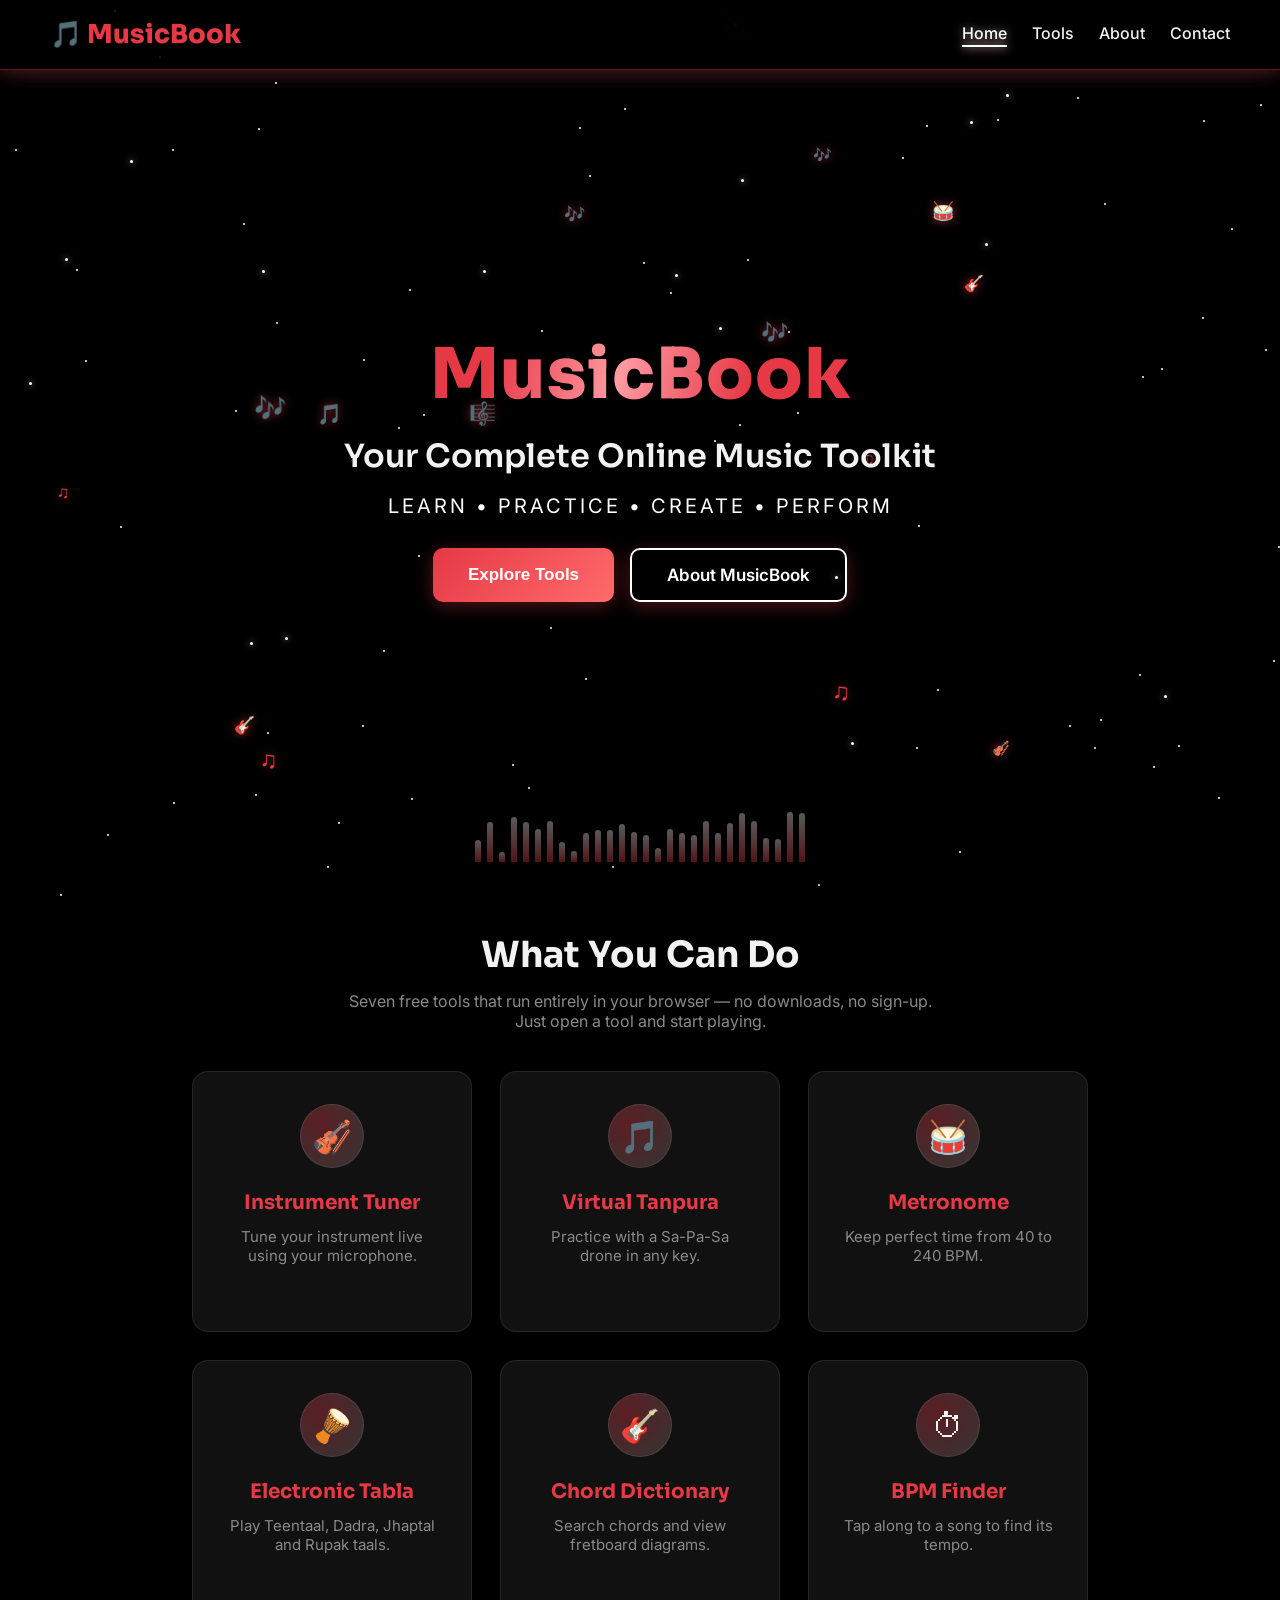
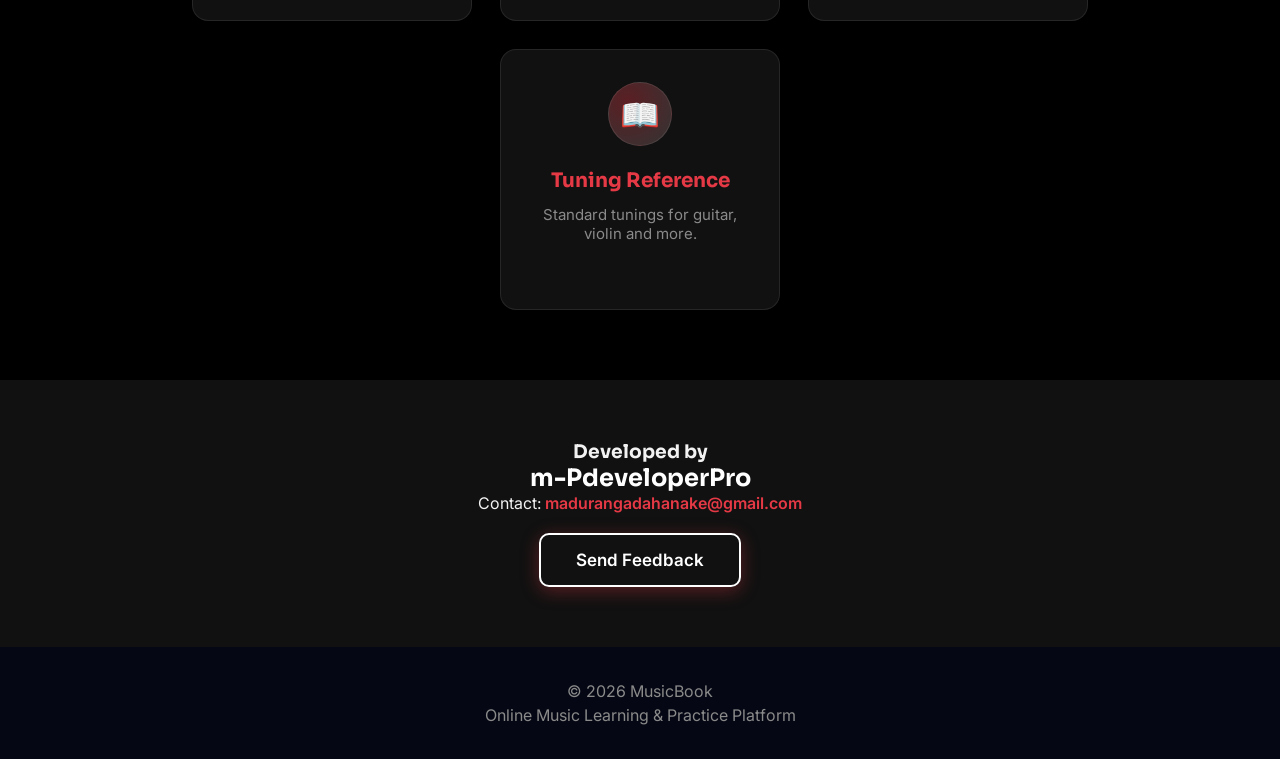
==== commit 37af921c: "v0.2" ====
--- a/index.html
+++ b/index.html
@@ -109,7 +109,7 @@
 </h2>
 
 <p class="section-subtitle">
-    Six free tools that run entirely in your browser — no downloads, no
+    Seven free tools that run entirely in your browser — no downloads, no
     sign-up. Just open a tool and start playing.
 </p>
 
@@ -130,6 +130,8 @@
 Tune your instrument live using your microphone.
 </p>
 
+<span class="go-arrow">Try it →</span>
+
 </a>
 
 
@@ -147,6 +149,8 @@
 Practice with a Sa-Pa-Sa drone in any key.
 </p>
 
+<span class="go-arrow">Try it →</span>
+
 </a>
 
 
@@ -163,6 +167,84 @@
 <p>
 Keep perfect time from 40 to 240 BPM.
 </p>
+
+<span class="go-arrow">Try it →</span>
+
+</a>
+
+
+
+
+<a class="feature-card" href="tools/tabla.html">
+
+<div class="emoji">🪘</div>
+
+<h3>
+Electronic Tabla
+</h3>
+
+<p>
+Play Teentaal, Dadra, Jhaptal and Rupak taals.
+</p>
+
+<span class="go-arrow">Try it →</span>
+
+</a>
+
+
+
+
+<a class="feature-card" href="tools/chords.html">
+
+<div class="emoji">🎸</div>
+
+<h3>
+Chord Dictionary
+</h3>
+
+<p>
+Search chords and view fretboard diagrams.
+</p>
+
+<span class="go-arrow">Try it →</span>
+
+</a>
+
+
+
+
+<a class="feature-card" href="tools/bpm.html">
+
+<div class="emoji">⏱</div>
+
+<h3>
+BPM Finder
+</h3>
+
+<p>
+Tap along to a song to find its tempo.
+</p>
+
+<span class="go-arrow">Try it →</span>
+
+</a>
+
+
+
+
+<a class="feature-card" href="tools/instruments.html">
+
+<div class="emoji">📖</div>
+
+<h3>
+Tuning Reference
+</h3>
+
+<p>
+Standard tunings for guitar, violin and more.
+</p>
+
+<span class="go-arrow">Try it →</span>
 
 </a>
 
--- a/css/style.css
+++ b/css/style.css
@@ -3,19 +3,111 @@
 Main Website Style
 */
 
-@import url('https://fonts.googleapis.com/css2?family=Poppins:wght@600;700;800&family=Inter:wght@400;500;600&display=swap');
+@import url('https://fonts.googleapis.com/css2?family=Sora:wght@600;700;800&family=Inter:wght@400;500;600;700&display=swap');
 
 :root{
 
-    --bg:#0B1020;
-    --panel:#111827;
-    --panel-2:#161f36;
-    --primary:#7C3AED;
-    --secondary:#06B6D4;
-    --gold:#F59E0B;
-    --text:#F5F5F7;
-    --muted:#9CA3AF;
-    --border:rgba(255,255,255,0.08);
+    --bg:#000000;
+    --panel:#111111;
+    --panel-2:#1a1a1a;
+    --primary:#E63946;
+    --primary-2:#FF6B6B;
+    --secondary:#FFFFFF;
+    --secondary-2:#D9D9D9;
+    --gold:#E63946;
+    --text:#F2F2F2;
+    --muted:#8A8A8A;
+    --border:rgba(255,255,255,0.09);
+
+}
+
+
+header, main, footer{
+
+    position:relative;
+    z-index:1;
+
+}
+
+
+.starfield{
+
+    position:fixed;
+
+    inset:0;
+
+    z-index:0;
+
+    pointer-events:none;
+
+    overflow:hidden;
+
+}
+
+
+.star{
+
+    position:absolute;
+
+    width:2px;
+
+    height:2px;
+
+    background:#FFFFFF;
+
+    border-radius:50%;
+
+    animation:twinkle 3.5s ease-in-out infinite;
+
+}
+
+
+.star.big{
+
+    width:3px;
+
+    height:3px;
+
+    box-shadow:0 0 6px rgba(255,255,255,0.85);
+
+}
+
+
+.star-icon{
+
+    position:absolute;
+
+    color:var(--gold);
+
+    filter:drop-shadow(0 0 5px rgba(230,57,70,0.65));
+
+    animation:twinkle 4.5s ease-in-out infinite;
+
+    line-height:1;
+
+}
+
+
+@keyframes twinkle{
+
+    0%,100%{ opacity:0.12; transform:scale(0.75); }
+    50%{ opacity:1; transform:scale(1.15); }
+
+}
+
+.eyebrow{
+
+    display:inline-block;
+    font-size:12.5px;
+    font-weight:700;
+    letter-spacing:2px;
+    text-transform:uppercase;
+    color:var(--gold);
+    background:rgba(230,57,70,0.08);
+    border:1px solid rgba(230,57,70,0.3);
+    padding:6px 16px;
+    border-radius:999px;
+    margin-bottom:16px;
 
 }
 
@@ -54,7 +146,7 @@
 
 h1,h2,h3{
 
-    font-family:'Poppins', Arial, Helvetica, sans-serif;
+    font-family:'Sora', Arial, Helvetica, sans-serif;
 
 }
 
@@ -117,9 +209,11 @@
 
     align-items:center;
 
-    background:rgba(17,24,39,0.85);
-
-    backdrop-filter:blur(10px);
+    background:rgba(0,0,0,0.35);
+
+    backdrop-filter:blur(14px);
+
+    -webkit-backdrop-filter:blur(14px);
 
     position:sticky;
 
@@ -127,7 +221,9 @@
 
     z-index:100;
 
-    border-bottom:1px solid var(--border);
+    border-bottom:1px solid rgba(230,57,70,0.4);
+
+    box-shadow:0 1px 18px rgba(230,57,70,0.35), 0 1px 30px rgba(255,255,255,0.06);
 
 }
 
@@ -141,7 +237,7 @@
 
     color:var(--gold);
 
-    font-family:'Poppins', sans-serif;
+    font-family:'Sora', sans-serif;
 
     display:flex;
 
@@ -149,6 +245,17 @@
 
     gap:8px;
 
+    transition:0.3s ease;
+
+}
+
+
+.logo:hover{
+
+    transform:rotate(-3deg) scale(1.03);
+
+    text-shadow:0 0 14px rgba(230,57,70,0.5);
+
 }
 
 
@@ -203,6 +310,8 @@
 
     background:var(--secondary);
 
+    box-shadow:0 0 8px rgba(255,255,255,0.9), 0 0 14px rgba(230,57,70,0.6);
+
     transition:width 0.25s ease;
 
 }
@@ -212,6 +321,8 @@
 nav a:hover{
 
     color:var(--secondary);
+
+    text-shadow:0 0 10px rgba(255,255,255,0.55);
 
 }
 
@@ -228,6 +339,8 @@
 
     color:var(--secondary);
 
+    text-shadow:0 0 10px rgba(255,255,255,0.55);
+
 }
 
 
@@ -268,12 +381,7 @@
 
     position:relative;
 
-    background:
-
-    linear-gradient(
-    rgba(11,16,32,0.85),
-    rgba(11,16,32,0.95)
-    );
+    background:transparent;
 
     overflow:hidden;
 
@@ -298,9 +406,17 @@
 
     font-weight:800;
 
-    color:var(--gold);
-
     letter-spacing:1px;
+
+    background:linear-gradient(100deg, var(--gold) 15%, #ff9aa2 45%, var(--gold) 75%);
+
+    -webkit-background-clip:text;
+
+    background-clip:text;
+
+    -webkit-text-fill-color:transparent;
+
+    display:inline-block;
 
 }
 
@@ -393,774 +509,1191 @@
 
     padding:15px 35px;
 
+    background:linear-gradient(135deg, var(--primary), var(--primary-2));
+
+    color:white;
+
+    border:none;
+
+    border-radius:10px;
+
+    font-size:17px;
+
+    font-weight:600;
+
+    cursor:pointer;
+
+    transition:0.25s ease;
+
+    display:inline-block;
+
+    text-decoration:none;
+
+    box-shadow:0 4px 18px rgba(230,57,70,0.35);
+
+}
+
+
+
+button:hover, .btn:hover{
+
+    background:linear-gradient(135deg, var(--secondary), var(--secondary-2));
+
+    transform:translateY(-2px);
+
+    box-shadow:0 8px 26px rgba(255,255,255,0.45);
+
+}
+
+
+button:active, .btn:active{
+
+    transform:translateY(0);
+
+}
+
+
+button:disabled{
+
+    opacity:0.5;
+
+    cursor:not-allowed;
+
+    transform:none;
+
+}
+
+
+.btn-outline{
+
+    background:transparent;
+
+    border:2px solid var(--secondary);
+
+    color:var(--secondary);
+
+}
+
+
+.btn-outline:hover{
+
+    background:var(--secondary);
+
+    color:var(--bg);
+
+}
+
+
+.btn-row{
+
+    display:flex;
+
+    gap:16px;
+
+    justify-content:center;
+
+    flex-wrap:wrap;
+
+    margin-top:20px;
+
+}
+
+
+
+
+/* Features */
+
+
+.features{
+
+    padding:70px 20px;
+
+    text-align:center;
+
+}
+
+
+
+.features h1, .features h2{
+
+    font-size:36px;
+
+    margin-bottom:14px;
+
+}
+
+
+.section-subtitle{
+
+    color:var(--muted);
+
+    max-width:600px;
+
+    margin:0 auto 40px auto;
+
+    font-size:16px;
+
+}
+
+
+
+
+.feature-container{
+
+    display:flex;
+
+    justify-content:center;
+
+    gap:28px;
+
+    flex-wrap:wrap;
+
+    max-width:1200px;
+
+    margin:0 auto;
+
+}
+
+
+
+
+.feature-card{
+
+    background:var(--panel);
+
+    width:280px;
+
+    padding:32px 28px;
+
+    border-radius:16px;
+
+    transition:0.3s ease;
+
+    border:1px solid var(--border);
+
+    text-align:center;
+
+    text-decoration:none;
+
+    color:var(--text);
+
+    display:flex;
+
+    flex-direction:column;
+
+    align-items:center;
+
+    gap:6px;
+
+    position:relative;
+
+    overflow:hidden;
+
+}
+
+
+.feature-card::before{
+
+    content:"";
+
+    position:absolute;
+
+    top:0; left:0; right:0;
+
+    height:3px;
+
+    background:linear-gradient(90deg, var(--primary), var(--secondary), var(--gold));
+
+    transform:scaleX(0);
+
+    transform-origin:left;
+
+    transition:transform 0.35s ease;
+
+}
+
+
+.feature-card:hover::before{
+
+    transform:scaleX(1);
+
+}
+
+
+.feature-card .emoji{
+
+    font-size:32px;
+
+    margin-bottom:10px;
+
+    width:64px;
+
+    height:64px;
+
+    display:flex;
+
+    align-items:center;
+
+    justify-content:center;
+
+    border-radius:50%;
+
+    background:radial-gradient(circle at 30% 30%, rgba(230,57,70,0.35), rgba(255,255,255,0.15));
+
+    border:1px solid var(--border);
+
+    transition:0.3s ease;
+
+}
+
+
+.feature-card:hover .emoji{
+
+    transform:scale(1.08) rotate(-4deg);
+
+    border-color:var(--secondary);
+
+}
+
+
+
+.feature-card:hover{
+
+    transform:translateY(-8px);
+
+    box-shadow:0 14px 34px rgba(230,57,70,0.35);
+
+    border-color:var(--primary);
+
+}
+
+
+
+.feature-card h3{
+
+    margin:6px 0;
+
+    color:var(--gold);
+
+    font-size:20px;
+
+}
+
+
+.feature-card p{
+
+    color:var(--muted);
+
+    font-size:15px;
+
+}
+
+
+.feature-card .go-arrow{
+
+    margin-top:12px;
+
+    font-size:13px;
+
+    font-weight:700;
+
+    letter-spacing:0.5px;
+
+    color:var(--secondary);
+
+    opacity:0;
+
+    transform:translateX(-6px);
+
+    transition:0.25s ease;
+
+}
+
+
+.feature-card:hover .go-arrow{
+
+    opacity:1;
+
+    transform:translateX(0);
+
+}
+
+
+.feature-card .tag{
+
+    margin-top:10px;
+
+    font-size:12px;
+
+    letter-spacing:1px;
+
+    text-transform:uppercase;
+
+    color:var(--secondary);
+
+    border:1px solid var(--secondary);
+
+    padding:4px 10px;
+
+    border-radius:20px;
+
+}
+
+
+
+/* About page: stat row */
+
+.stat-row{
+
+    display:flex;
+
+    gap:20px;
+
+    justify-content:center;
+
+    flex-wrap:wrap;
+
+    margin:34px 0 10px;
+
+}
+
+
+.stat-card{
+
+    background:var(--panel);
+
+    border:1px solid var(--border);
+
+    border-radius:14px;
+
+    padding:20px 30px;
+
+    text-align:center;
+
+    min-width:140px;
+
+    transition:0.25s ease;
+
+}
+
+
+.stat-card:hover{
+
+    border-color:var(--primary);
+
+    transform:translateY(-4px);
+
+}
+
+
+.stat-card .num{
+
+    font-family:'Sora', sans-serif;
+
+    font-size:32px;
+
+    color:var(--primary);
+
+    font-weight:800;
+
+    display:block;
+
+}
+
+
+.stat-card .label{
+
+    color:var(--muted);
+
+    font-size:12.5px;
+
+    text-transform:uppercase;
+
+    letter-spacing:1px;
+
+    margin-top:4px;
+
+}
+
+
+
+/* About page: value / highlight cards */
+
+.value-grid{
+
+    display:grid;
+
+    grid-template-columns:repeat(auto-fit,minmax(230px,1fr));
+
+    gap:20px;
+
+    max-width:1020px;
+
+    margin:40px auto 0;
+
+    text-align:left;
+
+}
+
+
+.value-card{
+
+    background:var(--panel);
+
+    border:1px solid var(--border);
+
+    border-radius:14px;
+
+    padding:26px;
+
+    transition:0.25s ease;
+
+}
+
+
+.value-card:hover{
+
+    border-color:var(--primary);
+
+    transform:translateY(-4px);
+
+    box-shadow:0 10px 26px rgba(230,57,70,0.2);
+
+}
+
+
+.value-card .icon{
+
+    font-size:28px;
+
+    margin-bottom:10px;
+
+}
+
+
+.value-card h4{
+
+    color:var(--primary);
+
+    margin-bottom:8px;
+
+    font-family:'Sora', sans-serif;
+
+    font-size:17px;
+
+}
+
+
+.value-card p{
+
+    color:var(--muted);
+
+    font-size:14px;
+
+    line-height:1.55;
+
+}
+
+
+
+/* About page: roadmap timeline */
+
+.timeline{
+
+    max-width:680px;
+
+    margin:40px auto 0;
+
+    text-align:left;
+
+    position:relative;
+
+    padding-left:32px;
+
+}
+
+
+.timeline::before{
+
+    content:"";
+
+    position:absolute;
+
+    left:8px;
+
+    top:6px;
+
+    bottom:6px;
+
+    width:2px;
+
+    background:linear-gradient(var(--primary), rgba(255,255,255,0.15));
+
+}
+
+
+.timeline-item{
+
+    position:relative;
+
+    margin-bottom:32px;
+
+}
+
+
+.timeline-item:last-child{
+
+    margin-bottom:0;
+
+}
+
+
+.timeline-item::before{
+
+    content:"";
+
+    position:absolute;
+
+    left:-32px;
+
+    top:3px;
+
+    width:14px;
+
+    height:14px;
+
+    border-radius:50%;
+
+    background:var(--bg);
+
+    border:3px solid var(--primary);
+
+}
+
+
+.timeline-item.current::before{
+
+    border-color:var(--secondary);
+
+    box-shadow:0 0 10px rgba(255,255,255,0.7);
+
+}
+
+
+.timeline-item .ver-tag{
+
+    font-size:11px;
+
+    color:var(--primary);
+
+    font-weight:700;
+
+    letter-spacing:1px;
+
+    text-transform:uppercase;
+
+}
+
+
+.timeline-item h4{
+
+    color:var(--text);
+
+    font-family:'Sora', sans-serif;
+
+    margin:4px 0 6px;
+
+    font-size:18px;
+
+}
+
+
+.timeline-item p{
+
+    color:var(--muted);
+
+    font-size:14px;
+
+    line-height:1.55;
+
+}
+
+
+
+/* About page: developer / credit card */
+
+.credit-card{
+
+    max-width:480px;
+
+    margin:44px auto 0;
+
+    background:var(--panel-2);
+
+    border:1px solid var(--border);
+
+    border-radius:16px;
+
+    padding:34px;
+
+}
+
+
+.credit-card .avatar{
+
+    width:64px;
+
+    height:64px;
+
+    border-radius:50%;
+
+    background:linear-gradient(135deg, var(--primary), var(--primary-2));
+
+    display:flex;
+
+    align-items:center;
+
+    justify-content:center;
+
+    font-size:26px;
+
+    margin:0 auto 14px;
+
+    font-family:'Sora', sans-serif;
+
+    font-weight:800;
+
+    color:#fff;
+
+}
+
+
+.tool-hero{
+
+    padding:50px 20px 10px 20px;
+
+    text-align:center;
+
+}
+
+
+.tool-hero h1{
+
+    font-size:40px;
+
+    color:var(--gold);
+
+}
+
+
+.tool-hero p{
+
+    color:var(--muted);
+
+    max-width:600px;
+
+    margin:12px auto 0 auto;
+
+}
+
+
+
+.tool-card{
+
+    background:var(--panel);
+
+    max-width:560px;
+
+    margin:30px auto;
+
+    padding:40px;
+
+    border-radius:20px;
+
+    border:1px solid var(--border);
+
+    text-align:center;
+
+}
+
+
+.tool-card h2, .tool-card #bpmValue{
+
+    font-size:48px;
+
+    color:var(--secondary);
+
+    margin-bottom:20px;
+
+    font-family:'Sora', sans-serif;
+
+}
+
+
+
+input[type="range"]{
+
+    width:100%;
+
+    accent-color:var(--primary);
+
+    height:6px;
+
+    margin:14px 0;
+
+}
+
+
+select, input[type="text"], input[type="email"], textarea{
+
+    width:100%;
+
+    padding:12px 14px;
+
+    border-radius:10px;
+
+    border:1px solid var(--border);
+
+    background:var(--panel-2);
+
+    color:var(--text);
+
+    font-size:15px;
+
+    font-family:'Inter', sans-serif;
+
+}
+
+
+select:focus, input:focus, textarea:focus{
+
+    border-color:var(--secondary);
+
+}
+
+
+label{
+
+    display:block;
+
+    text-align:left;
+
+    margin:14px 0 6px 0;
+
+    color:var(--muted);
+
+    font-size:14px;
+
+}
+
+
+.back-link{
+
+    display:inline-block;
+
+    margin:20px;
+
+    color:var(--secondary);
+
+    text-decoration:none;
+
+    font-weight:500;
+
+}
+
+
+.back-link:hover{
+
+    text-decoration:underline;
+
+}
+
+
+.status-pill{
+
+    display:inline-block;
+
+    margin-top:16px;
+
+    padding:6px 14px;
+
+    border-radius:20px;
+
+    font-size:13px;
+
+    background:rgba(255,255,255,0.15);
+
+    color:var(--secondary);
+
+    border:1px solid var(--secondary);
+
+}
+
+
+.status-pill.off{
+
+    background:rgba(156,163,175,0.1);
+
+    color:var(--muted);
+
+    border-color:var(--muted);
+
+}
+
+
+/* Taal pads (Tabla) */
+
+.pad-grid{
+
+    display:grid;
+
+    grid-template-columns:repeat(4,1fr);
+
+    gap:10px;
+
+    margin-top:20px;
+
+}
+
+
+.pad{
+
+    aspect-ratio:1;
+
+    border-radius:12px;
+
+    background:var(--panel-2);
+
+    border:1px solid var(--border);
+
+    display:flex;
+
+    align-items:center;
+
+    justify-content:center;
+
+    font-size:14px;
+
+    font-weight:600;
+
+    color:var(--muted);
+
+    transition:0.15s ease;
+
+}
+
+
+.pad.active{
+
     background:var(--primary);
 
     color:white;
 
-    border:none;
+    transform:scale(1.05);
+
+}
+
+
+.pad.sam{
+
+    border-color:var(--gold);
+
+}
+
+
+/* Chord dictionary */
+
+
+.chord-grid{
+
+    display:grid;
+
+    grid-template-columns:repeat(auto-fill, minmax(160px,1fr));
+
+    gap:18px;
+
+    max-width:900px;
+
+    margin:30px auto;
+
+    padding:0 20px;
+
+}
+
+
+.chord-item{
+
+    background:var(--panel);
+
+    border:1px solid var(--border);
+
+    border-radius:14px;
+
+    padding:18px;
+
+    text-align:center;
+
+}
+
+
+.chord-item h3{
+
+    color:var(--gold);
+
+    margin-bottom:10px;
+
+}
+
+
+.chord-diagram{
+
+    background:var(--panel-2);
+
+    border-radius:8px;
+
+    padding:6px;
+
+}
+
+
+.chord-item p{
+
+    color:var(--muted);
+
+    font-size:13px;
+
+    margin-top:8px;
+
+}
+
+
+
+/* Tuner */
+
+
+.tuner-meter{
+
+    width:100%;
+
+    max-width:340px;
+
+    margin:20px auto;
+
+}
+
+
+.needle-wrap{
+
+    position:relative;
+
+    height:120px;
+
+}
+
+
+#tunerNote{
+
+    font-size:64px;
+
+    color:var(--gold);
+
+    font-family:'Sora', sans-serif;
+
+}
+
+
+#tunerFreq{
+
+    color:var(--muted);
+
+    margin-bottom:10px;
+
+}
+
+
+
+/* Contact form */
+
+
+.contact-form{
+
+    max-width:520px;
+
+    margin:20px auto 0 auto;
+
+    text-align:left;
+
+}
+
+
+.form-success{
+
+    display:none;
+
+    background:rgba(255,255,255,0.12);
+
+    border:1px solid var(--secondary);
+
+    color:var(--secondary);
+
+    padding:14px;
 
     border-radius:10px;
 
-    font-size:17px;
+    margin-top:16px;
+
+}
+
+
+.form-success.show{
+
+    display:block;
+
+}
+
+
+
+/* Developer */
+
+
+.developer{
+
+    text-align:center;
+
+    padding:60px 20px;
+
+    background:var(--panel);
+
+}
+
+
+
+.developer h2{
+
+    color:var(--secondary);
+
+}
+
+
+
+.developer .contact-email{
+
+    color:var(--gold);
 
     font-weight:600;
 
-    cursor:pointer;
-
-    transition:0.25s ease;
-
-    display:inline-block;
-
-    text-decoration:none;
-
-}
-
-
-
-button:hover, .btn:hover{
-
-    background:var(--secondary);
-
-    transform:translateY(-2px);
-
-}
-
-
-button:active, .btn:active{
-
-    transform:translateY(0);
-
-}
-
-
-button:disabled{
-
-    opacity:0.5;
-
-    cursor:not-allowed;
-
-    transform:none;
-
-}
-
-
-.btn-outline{
-
-    background:transparent;
-
-    border:2px solid var(--secondary);
-
-    color:var(--secondary);
-
-}
-
-
-.btn-outline:hover{
-
-    background:var(--secondary);
-
-    color:var(--bg);
-
-}
-
-
-.btn-row{
-
-    display:flex;
-
-    gap:16px;
-
-    justify-content:center;
+}
+
+
+
+/* Footer */
+
+
+footer{
+
+    text-align:center;
+
+    padding:30px 20px;
+
+    background:#050814;
+
+    color:var(--muted);
+
+}
+
+
+footer p{
+
+    margin:4px 0;
+
+}
+
+
+
+/* Mobile Responsive */
+
+
+@media(max-width:768px){
+
+
+.navbar{
 
     flex-wrap:wrap;
 
-    margin-top:20px;
-
-}
-
-
-
-
-/* Features */
-
-
-.features{
-
-    padding:70px 20px;
-
-    text-align:center;
-
-}
-
-
-
-.features h1, .features h2{
-
-    font-size:36px;
-
-    margin-bottom:14px;
-
-}
-
-
-.section-subtitle{
-
-    color:var(--muted);
-
-    max-width:600px;
-
-    margin:0 auto 40px auto;
-
-    font-size:16px;
-
-}
-
-
-
-
-.feature-container{
-
-    display:flex;
-
-    justify-content:center;
-
-    gap:28px;
-
-    flex-wrap:wrap;
-
-    max-width:1200px;
-
-    margin:0 auto;
-
-}
-
-
-
-
-.feature-card{
-
-    background:var(--panel);
-
-    width:280px;
-
-    padding:32px 28px;
-
-    border-radius:16px;
-
-    transition:0.3s ease;
-
-    border:1px solid var(--border);
-
-    text-align:center;
-
-    text-decoration:none;
-
-    color:var(--text);
-
-    display:flex;
+}
+
+
+.nav-toggle{
+
+    display:block;
+
+}
+
+
+nav{
+
+    width:100%;
+
+    max-height:0;
+
+    overflow:hidden;
 
     flex-direction:column;
 
-    align-items:center;
-
-    gap:6px;
-
-}
-
-
-.feature-card .emoji{
-
-    font-size:38px;
-
-    margin-bottom:6px;
-
-}
-
-
-
-.feature-card:hover{
-
-    transform:translateY(-8px);
-
-    box-shadow:0 10px 30px rgba(124,58,237,0.35);
-
-    border-color:var(--primary);
-
-}
-
-
-
-.feature-card h3{
-
-    margin:6px 0;
-
-    color:var(--gold);
-
-    font-size:20px;
-
-}
-
-
-.feature-card p{
-
-    color:var(--muted);
+    align-items:flex-start;
+
+    transition:max-height 0.3s ease;
+
+}
+
+
+nav.open{
+
+    max-height:300px;
+
+    margin-top:14px;
+
+}
+
+
+nav a{
+
+    margin:10px 0;
+
+}
+
+
+.hero h1{
+
+    font-size:42px;
+
+}
+
+
+
+.hero h2{
+
+    font-size:24px;
+
+}
+
+
+.hero p{
 
     font-size:15px;
 
 }
 
 
-.feature-card .tag{
-
-    margin-top:10px;
-
-    font-size:12px;
-
-    letter-spacing:1px;
-
-    text-transform:uppercase;
-
-    color:var(--secondary);
-
-    border:1px solid var(--secondary);
-
-    padding:4px 10px;
-
-    border-radius:20px;
-
-}
-
-
-
-/* Generic tool page shell */
-
-
-.tool-hero{
-
-    padding:50px 20px 10px 20px;
-
-    text-align:center;
-
-}
-
-
-.tool-hero h1{
-
-    font-size:40px;
-
-    color:var(--gold);
-
-}
-
-
-.tool-hero p{
-
-    color:var(--muted);
-
-    max-width:600px;
-
-    margin:12px auto 0 auto;
-
-}
-
-
-
 .tool-card{
 
-    background:var(--panel);
-
-    max-width:560px;
-
-    margin:30px auto;
-
-    padding:40px;
-
-    border-radius:20px;
-
-    border:1px solid var(--border);
-
-    text-align:center;
-
-}
-
-
-.tool-card h2, .tool-card #bpmValue{
-
-    font-size:48px;
-
-    color:var(--secondary);
-
-    margin-bottom:20px;
-
-    font-family:'Poppins', sans-serif;
-
-}
-
-
-
-input[type="range"]{
-
-    width:100%;
-
-    accent-color:var(--primary);
-
-    height:6px;
-
-    margin:14px 0;
-
-}
-
-
-select, input[type="text"], input[type="email"], textarea{
-
-    width:100%;
-
-    padding:12px 14px;
-
-    border-radius:10px;
-
-    border:1px solid var(--border);
-
-    background:var(--panel-2);
-
-    color:var(--text);
-
-    font-size:15px;
-
-    font-family:'Inter', sans-serif;
-
-}
-
-
-select:focus, input:focus, textarea:focus{
-
-    border-color:var(--secondary);
-
-}
-
-
-label{
-
-    display:block;
-
-    text-align:left;
-
-    margin:14px 0 6px 0;
-
-    color:var(--muted);
-
-    font-size:14px;
-
-}
-
-
-.back-link{
-
-    display:inline-block;
-
-    margin:20px;
-
-    color:var(--secondary);
-
-    text-decoration:none;
-
-    font-weight:500;
-
-}
-
-
-.back-link:hover{
-
-    text-decoration:underline;
-
-}
-
-
-.status-pill{
-
-    display:inline-block;
-
-    margin-top:16px;
-
-    padding:6px 14px;
-
-    border-radius:20px;
-
-    font-size:13px;
-
-    background:rgba(6,182,212,0.15);
-
-    color:var(--secondary);
-
-    border:1px solid var(--secondary);
-
-}
-
-
-.status-pill.off{
-
-    background:rgba(156,163,175,0.1);
-
-    color:var(--muted);
-
-    border-color:var(--muted);
-
-}
-
-
-/* Taal pads (Tabla) */
+    padding:26px 18px;
+
+}
+
 
 .pad-grid{
 
-    display:grid;
-
-    grid-template-columns:repeat(4,1fr);
-
-    gap:10px;
-
-    margin-top:20px;
-
-}
-
-
-.pad{
-
-    aspect-ratio:1;
-
-    border-radius:12px;
-
-    background:var(--panel-2);
-
-    border:1px solid var(--border);
-
-    display:flex;
-
-    align-items:center;
-
-    justify-content:center;
-
-    font-size:14px;
-
-    font-weight:600;
-
-    color:var(--muted);
-
-    transition:0.15s ease;
-
-}
-
-
-.pad.active{
-
-    background:var(--primary);
-
-    color:white;
-
-    transform:scale(1.05);
-
-}
-
-
-.pad.sam{
-
-    border-color:var(--gold);
-
-}
-
-
-/* Chord dictionary */
-
-
-.chord-grid{
-
-    display:grid;
-
-    grid-template-columns:repeat(auto-fill, minmax(160px,1fr));
-
-    gap:18px;
-
-    max-width:900px;
-
-    margin:30px auto;
-
-    padding:0 20px;
-
-}
-
-
-.chord-item{
-
-    background:var(--panel);
-
-    border:1px solid var(--border);
-
-    border-radius:14px;
-
-    padding:18px;
-
-    text-align:center;
-
-}
-
-
-.chord-item h3{
-
-    color:var(--gold);
-
-    margin-bottom:10px;
-
-}
-
-
-.chord-diagram{
-
-    background:var(--panel-2);
-
-    border-radius:8px;
-
-    padding:6px;
-
-}
-
-
-.chord-item p{
-
-    color:var(--muted);
-
-    font-size:13px;
-
-    margin-top:8px;
-
-}
-
-
-
-/* Tuner */
-
-
-.tuner-meter{
-
-    width:100%;
-
-    max-width:340px;
-
-    margin:20px auto;
-
-}
-
-
-.needle-wrap{
-
-    position:relative;
-
-    height:120px;
-
-}
-
-
-#tunerNote{
-
-    font-size:64px;
-
-    color:var(--gold);
-
-    font-family:'Poppins', sans-serif;
-
-}
-
-
-#tunerFreq{
-
-    color:var(--muted);
-
-    margin-bottom:10px;
-
-}
-
-
-
-/* Contact form */
-
-
-.contact-form{
-
-    max-width:520px;
-
-    margin:20px auto 0 auto;
-
-    text-align:left;
-
-}
-
-
-.form-success{
-
-    display:none;
-
-    background:rgba(6,182,212,0.12);
-
-    border:1px solid var(--secondary);
-
-    color:var(--secondary);
-
-    padding:14px;
-
-    border-radius:10px;
-
-    margin-top:16px;
-
-}
-
-
-.form-success.show{
-
-    display:block;
-
-}
-
-
-
-/* Developer */
-
-
-.developer{
-
-    text-align:center;
-
-    padding:60px 20px;
-
-    background:var(--panel);
-
-}
-
-
-
-.developer h2{
-
-    color:var(--secondary);
-
-}
-
-
-
-.developer .contact-email{
-
-    color:var(--gold);
-
-    font-weight:600;
-
-}
-
-
-
-/* Footer */
-
-
-footer{
-
-    text-align:center;
-
-    padding:30px 20px;
-
-    background:#050814;
-
-    color:var(--muted);
-
-}
-
-
-footer p{
-
-    margin:4px 0;
-
-}
-
-
-
-/* Mobile Responsive */
-
-
-@media(max-width:768px){
-
-
-.navbar{
-
-    flex-wrap:wrap;
-
-}
-
-
-.nav-toggle{
-
-    display:block;
-
-}
-
-
-nav{
-
-    width:100%;
-
-    max-height:0;
-
-    overflow:hidden;
-
-    flex-direction:column;
-
-    align-items:flex-start;
-
-    transition:max-height 0.3s ease;
-
-}
-
-
-nav.open{
-
-    max-height:300px;
-
-    margin-top:14px;
-
-}
-
-
-nav a{
-
-    margin:10px 0;
-
-}
-
-
-.hero h1{
-
-    font-size:42px;
-
-}
-
-
-
-.hero h2{
-
-    font-size:24px;
-
-}
-
-
-.hero p{
-
-    font-size:15px;
-
-}
-
-
-.tool-card{
-
-    padding:26px 18px;
-
-}
-
-
-.pad-grid{
-
     grid-template-columns:repeat(3,1fr);
 
 }
--- a/css/animation.css
+++ b/css/animation.css
@@ -112,8 +112,8 @@
 
 @keyframes pulseGlow{
 
-    0%,100%{ box-shadow:0 0 0 rgba(124,58,237,0); }
-    50%{ box-shadow:0 0 24px rgba(124,58,237,0.55); }
+    0%,100%{ box-shadow:0 0 0 rgba(230,57,70,0); }
+    50%{ box-shadow:0 0 24px rgba(230,57,70,0.55); }
 
 }
 
